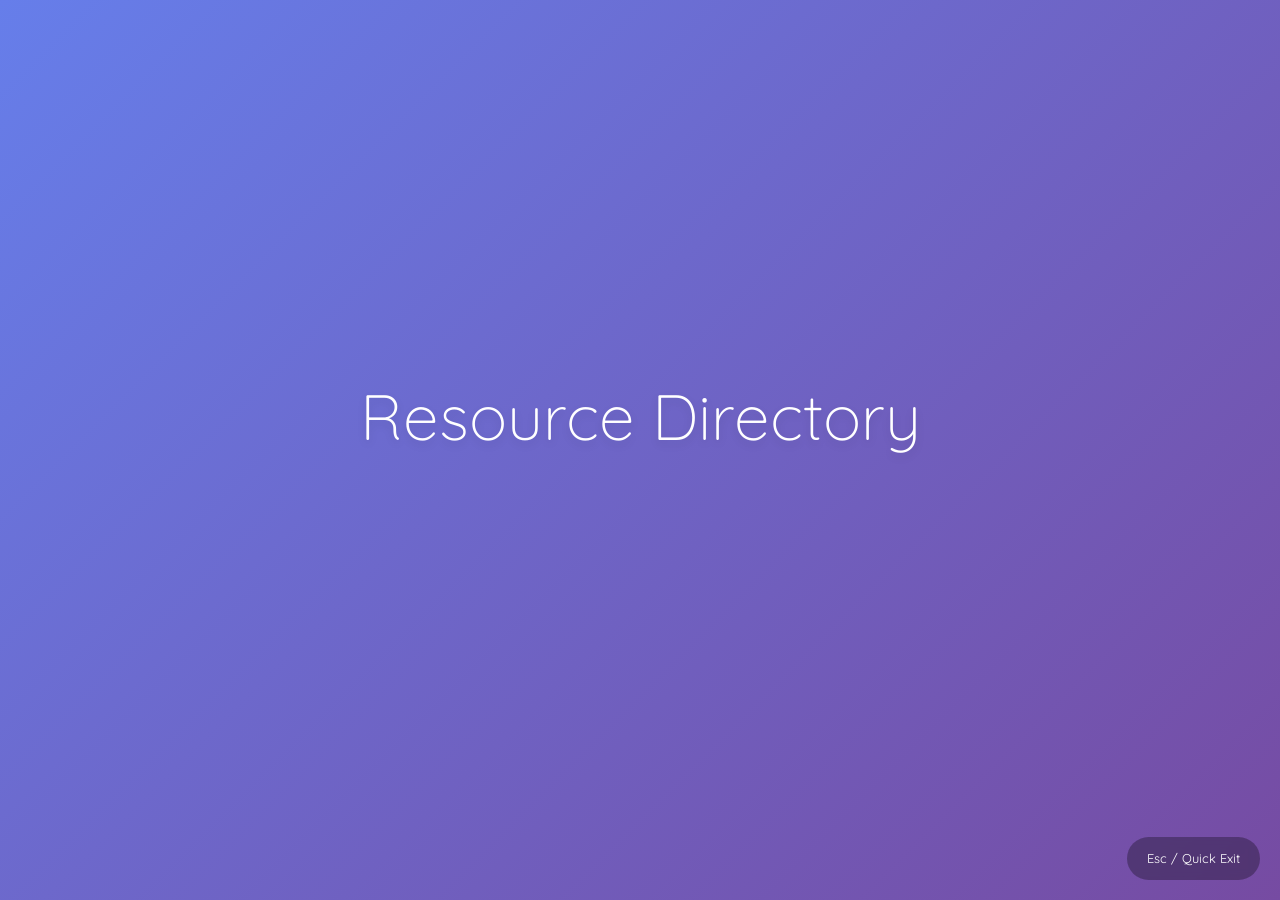
==== resources/index.html @ 8ddfbb7e "added layer 2 folders" ====
<!DOCTYPE html>
<html lang="en">
<head>
    <meta charset="UTF-8">
    <meta name="viewport" content="width=device-width, initial-scale=1.0">
    <title>Resource Directory</title>
    <script src="https://code.jquery.com/jquery-3.7.1.min.js"></script>
    <link href="https://fonts.googleapis.com/css2?family=Quicksand:wght@300;400;600;700&display=swap" rel="stylesheet">

    <style>
        /*
           AESTHETIC: ADDYSAFE REPLICA
           Fixed Gradient Mesh + Minimalist Text Overlay
        */
        :root {
            --text-white: #ffffff;
            --text-dark: #2d1b38; /* Deep purple-black for contrast */
            --glass-panel: rgba(255, 255, 255, 0.95);
            --accent-pink: #ff6b9d;
            --accent-blue: #4d94ff;
        }

        * { box-sizing: border-box; }

        body {
            font-family: 'Quicksand', sans-serif;
            margin: 0;
            padding: 0;
            color: var(--text-white);
            line-height: 1.8;
            font-weight: 400;
        }

        /*
           THE BACKGROUND
           Matches Image 1: Smooth Purple/Pink/Blue blurred gradient
           Fixed position so it stays while you scroll.
        */
       .gradient-bg {
            position: fixed;
            top: 0;
            left: 0;
            width: 100%;
            height: 100%;
            z-index: -1;
            background: linear-gradient(135deg, #667eea 0%, #764ba2 50%, #ff9a9e 100%);
            background-size: 200% 200%;
            animation: gradientMove 15s ease infinite;
        }

        @keyframes gradientMove {
            0% { background-position: 0% 50%; }
            50% { background-position: 100% 50%; }
            100% { background-position: 0% 50%; }
        }

        /* LAYOUT */
       .container {
            max-width: 800px;
            margin: 0 auto;
            padding: 0 20px;
            position: relative;
            z-index: 1;
        }

        /* HERO SECTION (Matches Image 1 typography) */
       .hero {
            min-height: 90vh; /* Full screen feel */
            display: flex;
            flex-direction: column;
            justify-content: center;
            text-align: center;
            padding: 100px 0;
        }

        h1 {
            font-size: clamp(2.5rem, 5vw, 4.5rem);
            font-weight: 300; /* Thin, elegant font */
            margin-bottom: 20px;
            text-shadow: 0 4px 10px rgba(0,0,0,0.1);
        }

       .subtitle {
            font-size: 1.4rem;
            font-weight: 600;
            opacity: 0.9;
            max-width: 600px;
            margin: 0 auto 40px;
        }

       .hero-note {
            font-size: 1.1rem;
            opacity: 0.8;
            max-width: 500px;
            margin: 0 auto;
        }

        /* SECTION SEPARATORS (Matches "—— Note ——" style) */
       .section-header {
            display: flex;
            align-items: center;
            justify-content: center;
            margin: 60px 0 40px;
            color: var(--text-dark);
            text-transform: uppercase;
            letter-spacing: 2px;
            font-weight: 700;
            font-size: 1rem;
        }
       .section-header::before,.section-header::after {
            content: "";
            height: 1px;
            width: 50px;
            background: var(--text-dark);
            margin: 0 20px;
            opacity: 0.3;
        }

        /* WHITE CONTENT PANEL (Matches Image 2) */
       .content-panel {
            background: var(--glass-panel);
            color: var(--text-dark);
            padding: 60px 40px;
            border-radius: 4px; /* Slight rounding, mostly square */
            box-shadow: 0 20px 40px rgba(0,0,0,0.1);
            margin-bottom: 100px;
        }

        /* ACCORDION (Clean text style) */
       .accordion-item {
            border-bottom: 1px solid rgba(0,0,0,0.05);
            padding: 20px 0;
        }
       .accordion-header {
            cursor: pointer;
            font-weight: 700;
            font-size: 1.2rem;
            display: flex;
            justify-content: space-between;
            align-items: center;
        }
       .accordion-header:hover { color: var(--accent-pink); }
       .accordion-body {
            display: none;
            padding-top: 15px;
            font-size: 1.05rem;
            color: #555;
        }

        /* STATS (Minimalist) */
       .stats-row {
            display: flex;
            justify-content: space-around;
            text-align: center;
            margin: 40px 0;
            flex-wrap: wrap;
            gap: 20px;
        }
       .stat-item strong {
            display: block;
            font-size: 3rem;
            color: var(--accent-blue);
            line-height: 1;
            margin-bottom: 5px;
        }

        /* LANGUAGE TABLE */
       .lang-table {
            width: 100%;
            border-collapse: collapse;
            margin-top: 30px;
        }
       .lang-table td {
            padding: 15px;
            border-bottom: 1px solid #eee;
        }
       .lang-bad { color: #aaa; text-decoration: line-through; }
       .lang-good { color: var(--text-dark); font-weight: 700; }

        /* PRODUCT LIST (Matches Image 2 "Supplements" list) */
       .product-list {
            list-style: none;
            padding: 0;
        }
       .product-item {
            margin-bottom: 30px;
            padding-left: 20px;
            border-left: 3px solid var(--accent-pink);
        }
       .product-title {
            font-weight: 700;
            font-size: 1.1rem;
            display: block;
            margin-bottom: 5px;
        }
       .product-desc {
            font-size: 0.95rem;
            color: #666;
            margin-bottom: 10px;
            display: block;
        }
       .product-link {
            display: inline-block;
            font-size: 0.85rem;
            text-transform: uppercase;
            letter-spacing: 1px;
            color: var(--accent-blue);
            text-decoration: none;
            font-weight: 700;
            border-bottom: 1px solid transparent;
        }
       .product-link:hover { border-bottom-color: var(--accent-blue); }

        /* SAFE EXIT BUTTON */
       .safe-exit {
            position: fixed;
            bottom: 20px;
            right: 20px;
            background: rgba(0,0,0,0.3);
            color: white;
            padding: 10px 20px;
            border-radius: 30px;
            text-decoration: none;
            backdrop-filter: blur(5px);
            font-size: 0.8rem;
            z-index: 100;
            transition: background 0.2s;
        }
       .safe-exit:hover { background: rgba(0,0,0,0.6); }

        /* FOOTER */
        footer {
            text-align: center;
            padding: 50px 0;
            font-size: 0.9rem;
            opacity: 0.7;
        }
    </style>
</head>
<body>

    <div class="gradient-bg"></div>
    <a href="https://weather.com" class="safe-exit">Esc / Quick Exit</a>

    <div class="container">
        <header class="hero">
            <h1>Resource Directory</h1>
        </header>
    </div>

</body>
</html>
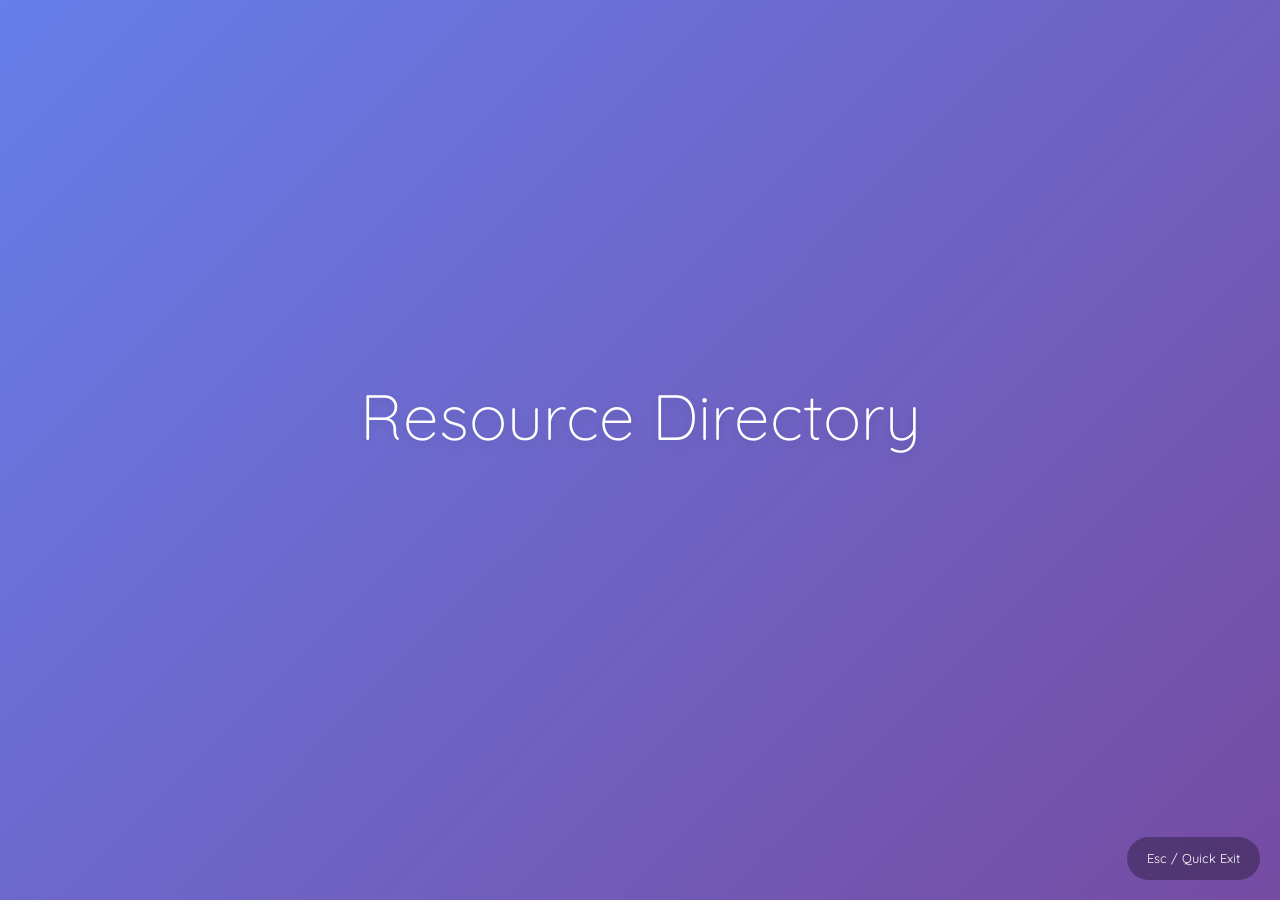
==== commit ac807af4: "update head meta: split SEO and OG tags across all pages" ====
--- a/resources/index.html
+++ b/resources/index.html
@@ -3,7 +3,12 @@
 <head>
     <meta charset="UTF-8">
     <meta name="viewport" content="width=device-width, initial-scale=1.0">
-    <title>Resource Directory</title>
+    <title>Our Day One | HSV Support & Resources</title>
+    <meta name="description" content="A calm, honest guide for the first 24 hours after an HSV diagnosis. Learn the facts about transmission, treatment, and moving forward.">
+    <meta property="og:title" content="Day 1 — You're Going to Be Okay">
+    <meta property="og:description" content="A calm, honest guide for navigating your first 24 hours. Take a breath, read this, and plan your next steps.">
+    <meta property="og:type" content="website">
+    <meta property="og:url" content="https://ourday.one/">
     <script src="https://code.jquery.com/jquery-3.7.1.min.js"></script>
     <link href="https://fonts.googleapis.com/css2?family=Quicksand:wght@300;400;600;700&display=swap" rel="stylesheet">
 
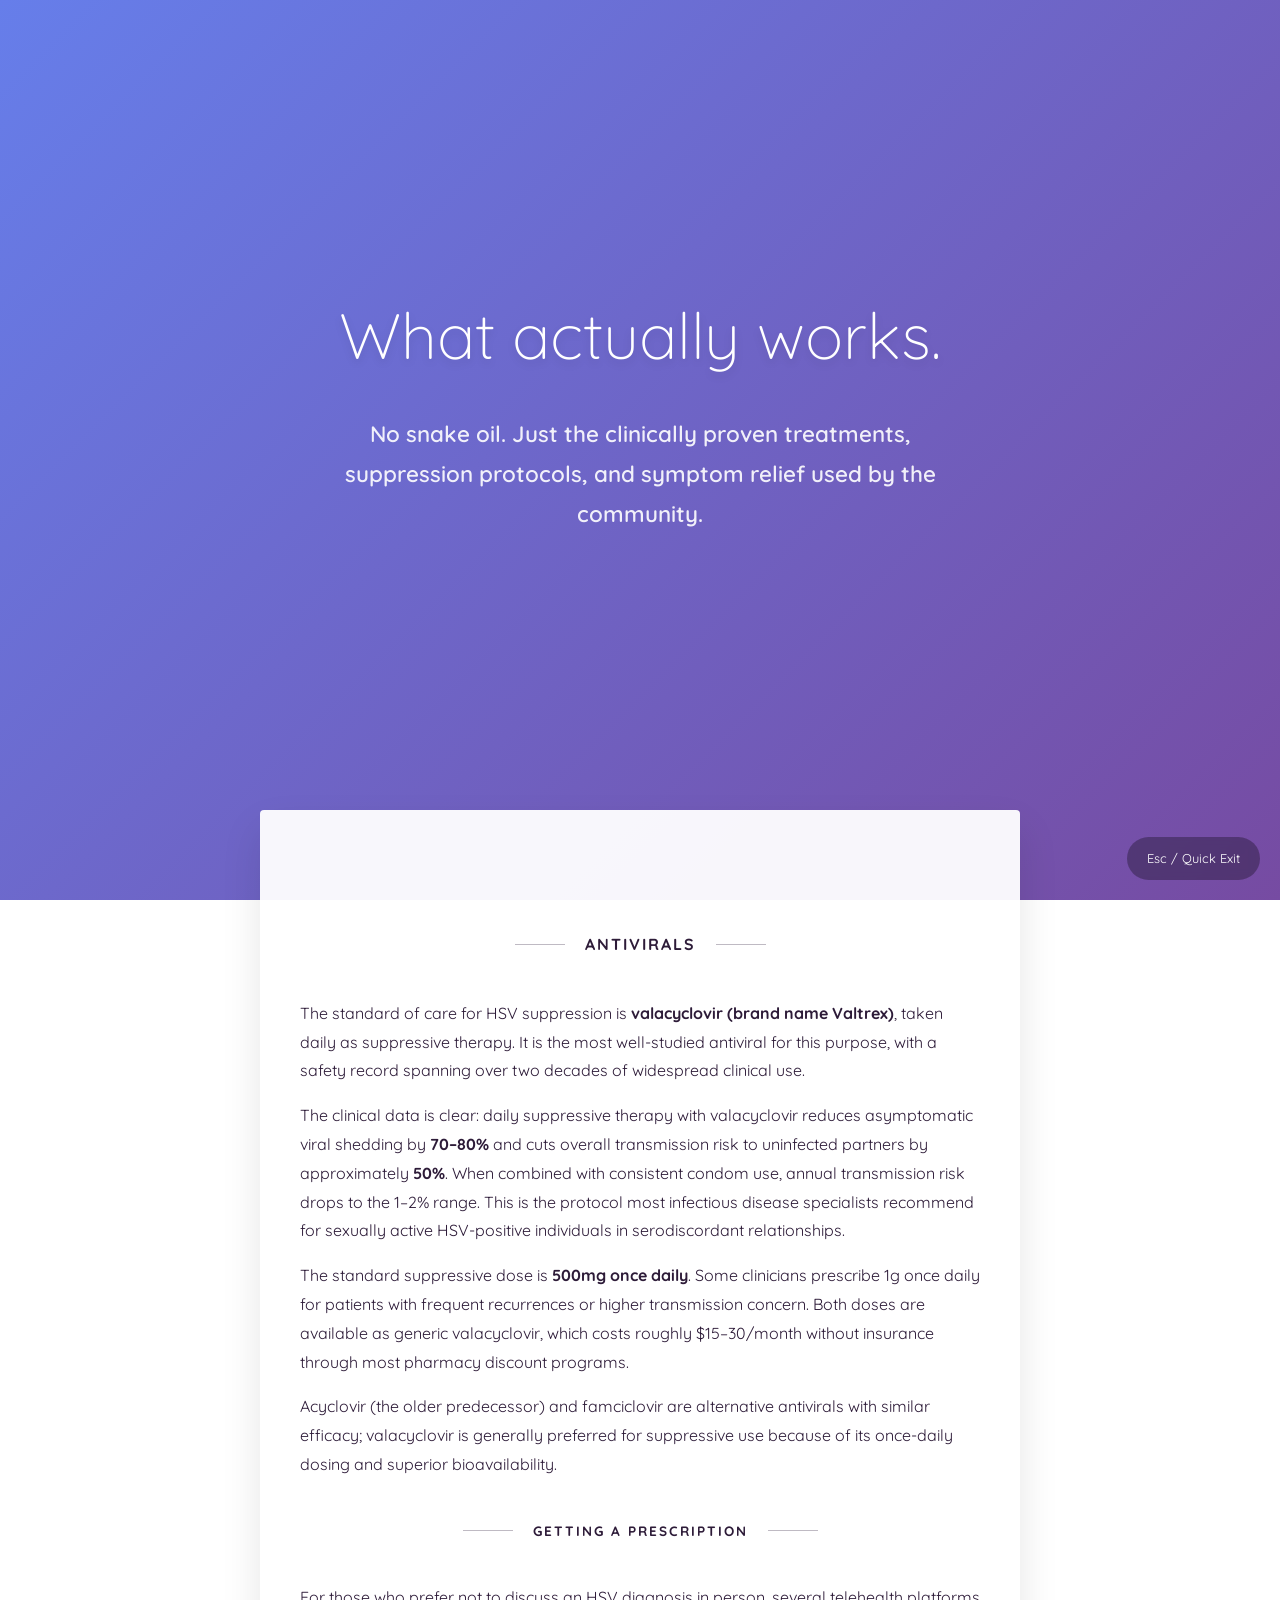
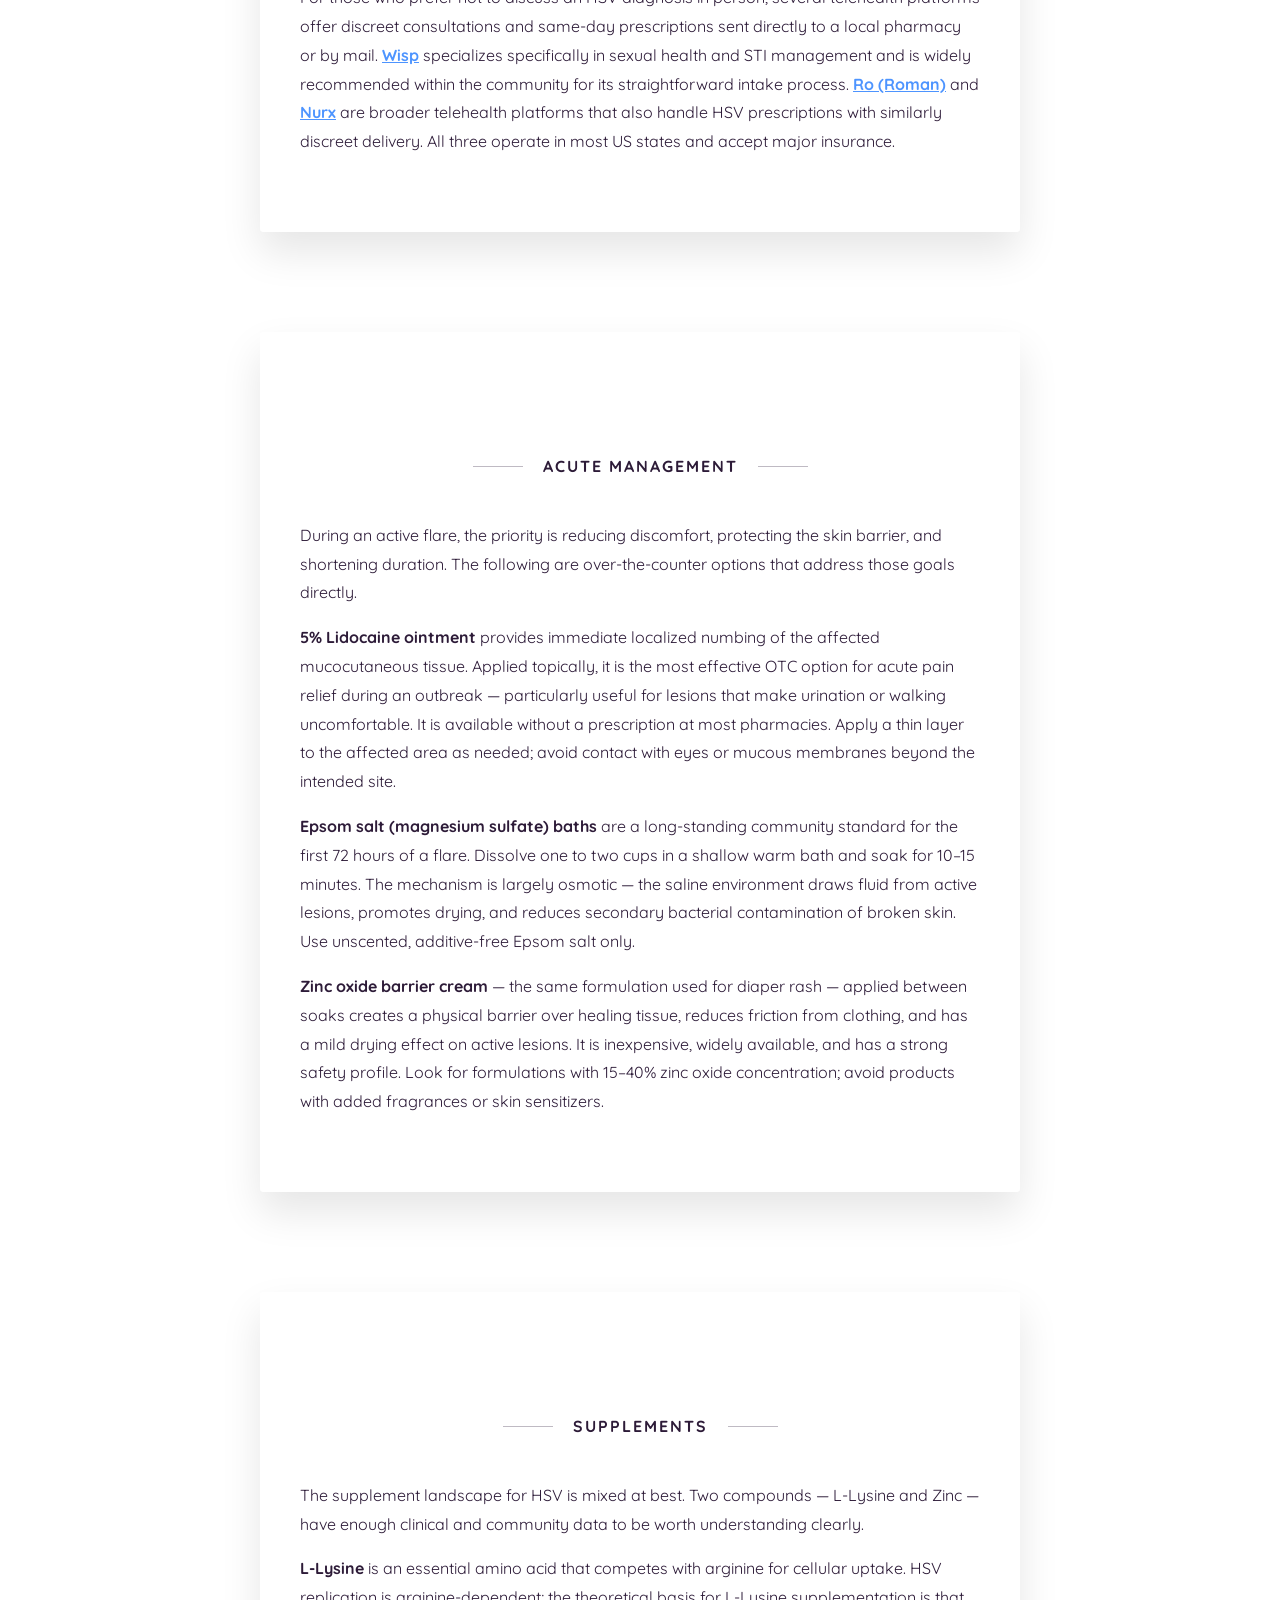
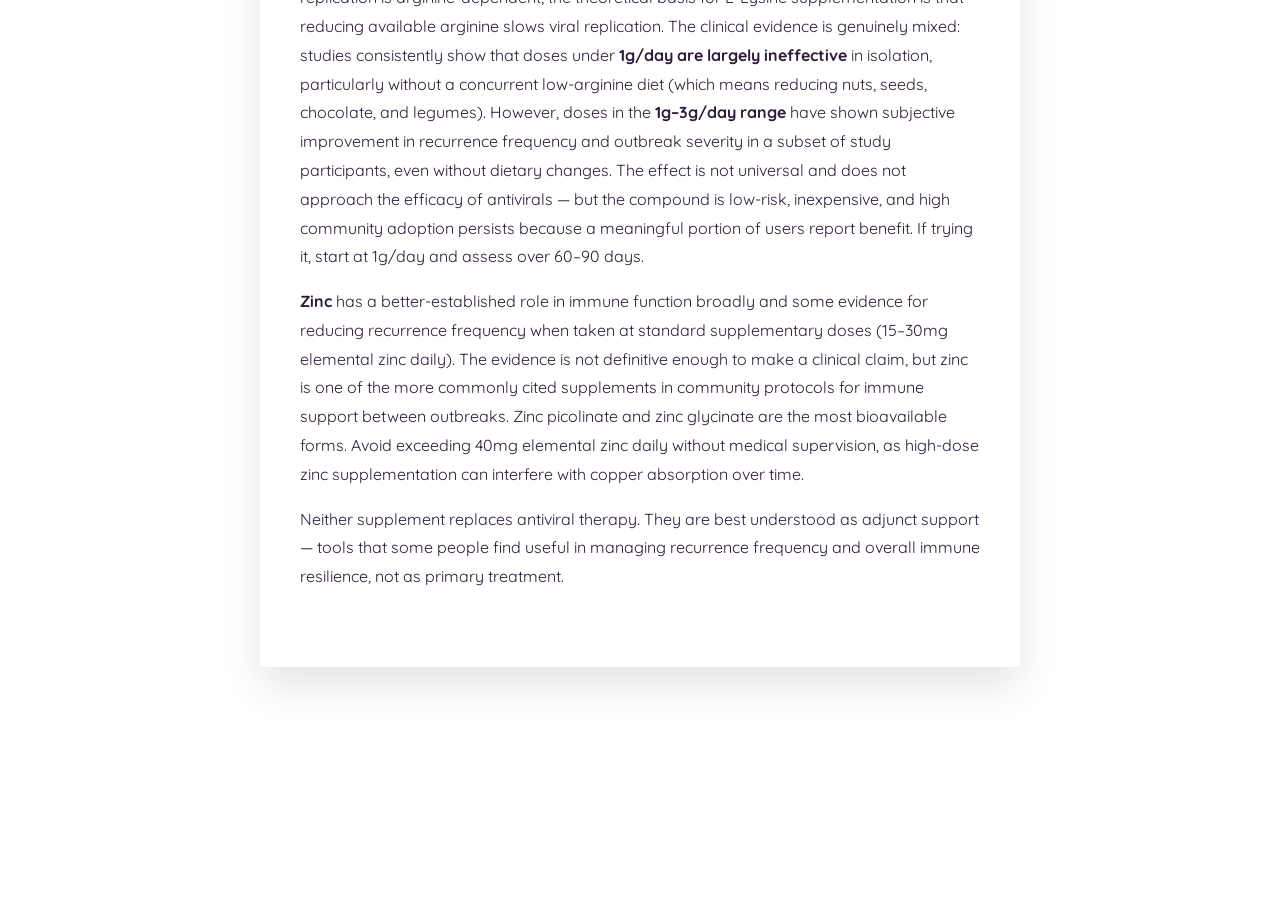
==== commit 788d22d7: "rebuild resources page as editorial medical guide" ====
--- a/resources/index.html
+++ b/resources/index.html
@@ -248,9 +248,60 @@
     <a href="https://weather.com" class="safe-exit">Esc / Quick Exit</a>
 
     <div class="container">
+
+        <!-- HERO -->
         <header class="hero">
-            <h1>Resource Directory</h1>
+            <h1>What actually works.</h1>
+            <p class="subtitle">No snake oil. Just the clinically proven treatments, suppression protocols, and symptom relief used by the community.</p>
         </header>
+
+        <!-- ANTIVIRALS -->
+        <div class="content-panel">
+            <div class="section-header">Antivirals</div>
+
+            <p>The standard of care for HSV suppression is <strong>valacyclovir (brand name Valtrex)</strong>, taken daily as suppressive therapy. It is the most well-studied antiviral for this purpose, with a safety record spanning over two decades of widespread clinical use.</p>
+
+            <p>The clinical data is clear: daily suppressive therapy with valacyclovir reduces asymptomatic viral shedding by <strong>70–80%</strong> and cuts overall transmission risk to uninfected partners by approximately <strong>50%</strong>. When combined with consistent condom use, annual transmission risk drops to the 1–2% range. This is the protocol most infectious disease specialists recommend for sexually active HSV-positive individuals in serodiscordant relationships.</p>
+
+            <p>The standard suppressive dose is <strong>500mg once daily</strong>. Some clinicians prescribe 1g once daily for patients with frequent recurrences or higher transmission concern. Both doses are available as generic valacyclovir, which costs roughly $15–30/month without insurance through most pharmacy discount programs.</p>
+
+            <p>Acyclovir (the older predecessor) and famciclovir are alternative antivirals with similar efficacy; valacyclovir is generally preferred for suppressive use because of its once-daily dosing and superior bioavailability.</p>
+
+            <div class="section-header" style="margin-top: 40px; font-size: 0.85rem;">Getting a prescription</div>
+
+            <p>For those who prefer not to discuss an HSV diagnosis in person, several telehealth platforms offer discreet consultations and same-day prescriptions sent directly to a local pharmacy or by mail. <a href="https://hellowisp.com" target="_blank" rel="noopener" style="color: var(--accent-blue); font-weight: 700;">Wisp</a> specializes specifically in sexual health and STI management and is widely recommended within the community for its straightforward intake process. <a href="https://ro.co" target="_blank" rel="noopener" style="color: var(--accent-blue); font-weight: 700;">Ro (Roman)</a> and <a href="https://www.nurx.com" target="_blank" rel="noopener" style="color: var(--accent-blue); font-weight: 700;">Nurx</a> are broader telehealth platforms that also handle HSV prescriptions with similarly discreet delivery. All three operate in most US states and accept major insurance.</p>
+        </div>
+
+        <!-- ACUTE MANAGEMENT -->
+        <div class="content-panel">
+            <div class="section-header">Acute Management</div>
+
+            <p>During an active flare, the priority is reducing discomfort, protecting the skin barrier, and shortening duration. The following are over-the-counter options that address those goals directly.</p>
+
+            <p><strong>5% Lidocaine ointment</strong> provides immediate localized numbing of the affected mucocutaneous tissue. Applied topically, it is the most effective OTC option for acute pain relief during an outbreak — particularly useful for lesions that make urination or walking uncomfortable. It is available without a prescription at most pharmacies. Apply a thin layer to the affected area as needed; avoid contact with eyes or mucous membranes beyond the intended site.</p>
+
+            <p><strong>Epsom salt (magnesium sulfate) baths</strong> are a long-standing community standard for the first 72 hours of a flare. Dissolve one to two cups in a shallow warm bath and soak for 10–15 minutes. The mechanism is largely osmotic — the saline environment draws fluid from active lesions, promotes drying, and reduces secondary bacterial contamination of broken skin. Use unscented, additive-free Epsom salt only.</p>
+
+            <p><strong>Zinc oxide barrier cream</strong> — the same formulation used for diaper rash — applied between soaks creates a physical barrier over healing tissue, reduces friction from clothing, and has a mild drying effect on active lesions. It is inexpensive, widely available, and has a strong safety profile. Look for formulations with 15–40% zinc oxide concentration; avoid products with added fragrances or skin sensitizers.</p>
+        </div>
+
+        <!-- SUPPLEMENTS -->
+        <div class="content-panel">
+            <div class="section-header">Supplements</div>
+
+            <p>The supplement landscape for HSV is mixed at best. Two compounds — L-Lysine and Zinc — have enough clinical and community data to be worth understanding clearly.</p>
+
+            <p><strong>L-Lysine</strong> is an essential amino acid that competes with arginine for cellular uptake. HSV replication is arginine-dependent; the theoretical basis for L-Lysine supplementation is that reducing available arginine slows viral replication. The clinical evidence is genuinely mixed: studies consistently show that doses under <strong>1g/day are largely ineffective</strong> in isolation, particularly without a concurrent low-arginine diet (which means reducing nuts, seeds, chocolate, and legumes). However, doses in the <strong>1g–3g/day range</strong> have shown subjective improvement in recurrence frequency and outbreak severity in a subset of study participants, even without dietary changes. The effect is not universal and does not approach the efficacy of antivirals — but the compound is low-risk, inexpensive, and high community adoption persists because a meaningful portion of users report benefit. If trying it, start at 1g/day and assess over 60–90 days.</p>
+
+            <p><strong>Zinc</strong> has a better-established role in immune function broadly and some evidence for reducing recurrence frequency when taken at standard supplementary doses (15–30mg elemental zinc daily). The evidence is not definitive enough to make a clinical claim, but zinc is one of the more commonly cited supplements in community protocols for immune support between outbreaks. Zinc picolinate and zinc glycinate are the most bioavailable forms. Avoid exceeding 40mg elemental zinc daily without medical supervision, as high-dose zinc supplementation can interfere with copper absorption over time.</p>
+
+            <p>Neither supplement replaces antiviral therapy. They are best understood as adjunct support — tools that some people find useful in managing recurrence frequency and overall immune resilience, not as primary treatment.</p>
+        </div>
+
+        <footer>
+            <p>This is educational content, not medical advice. For diagnosis and treatment, consult a healthcare provider.</p>
+        </footer>
+
     </div>
 
 </body>
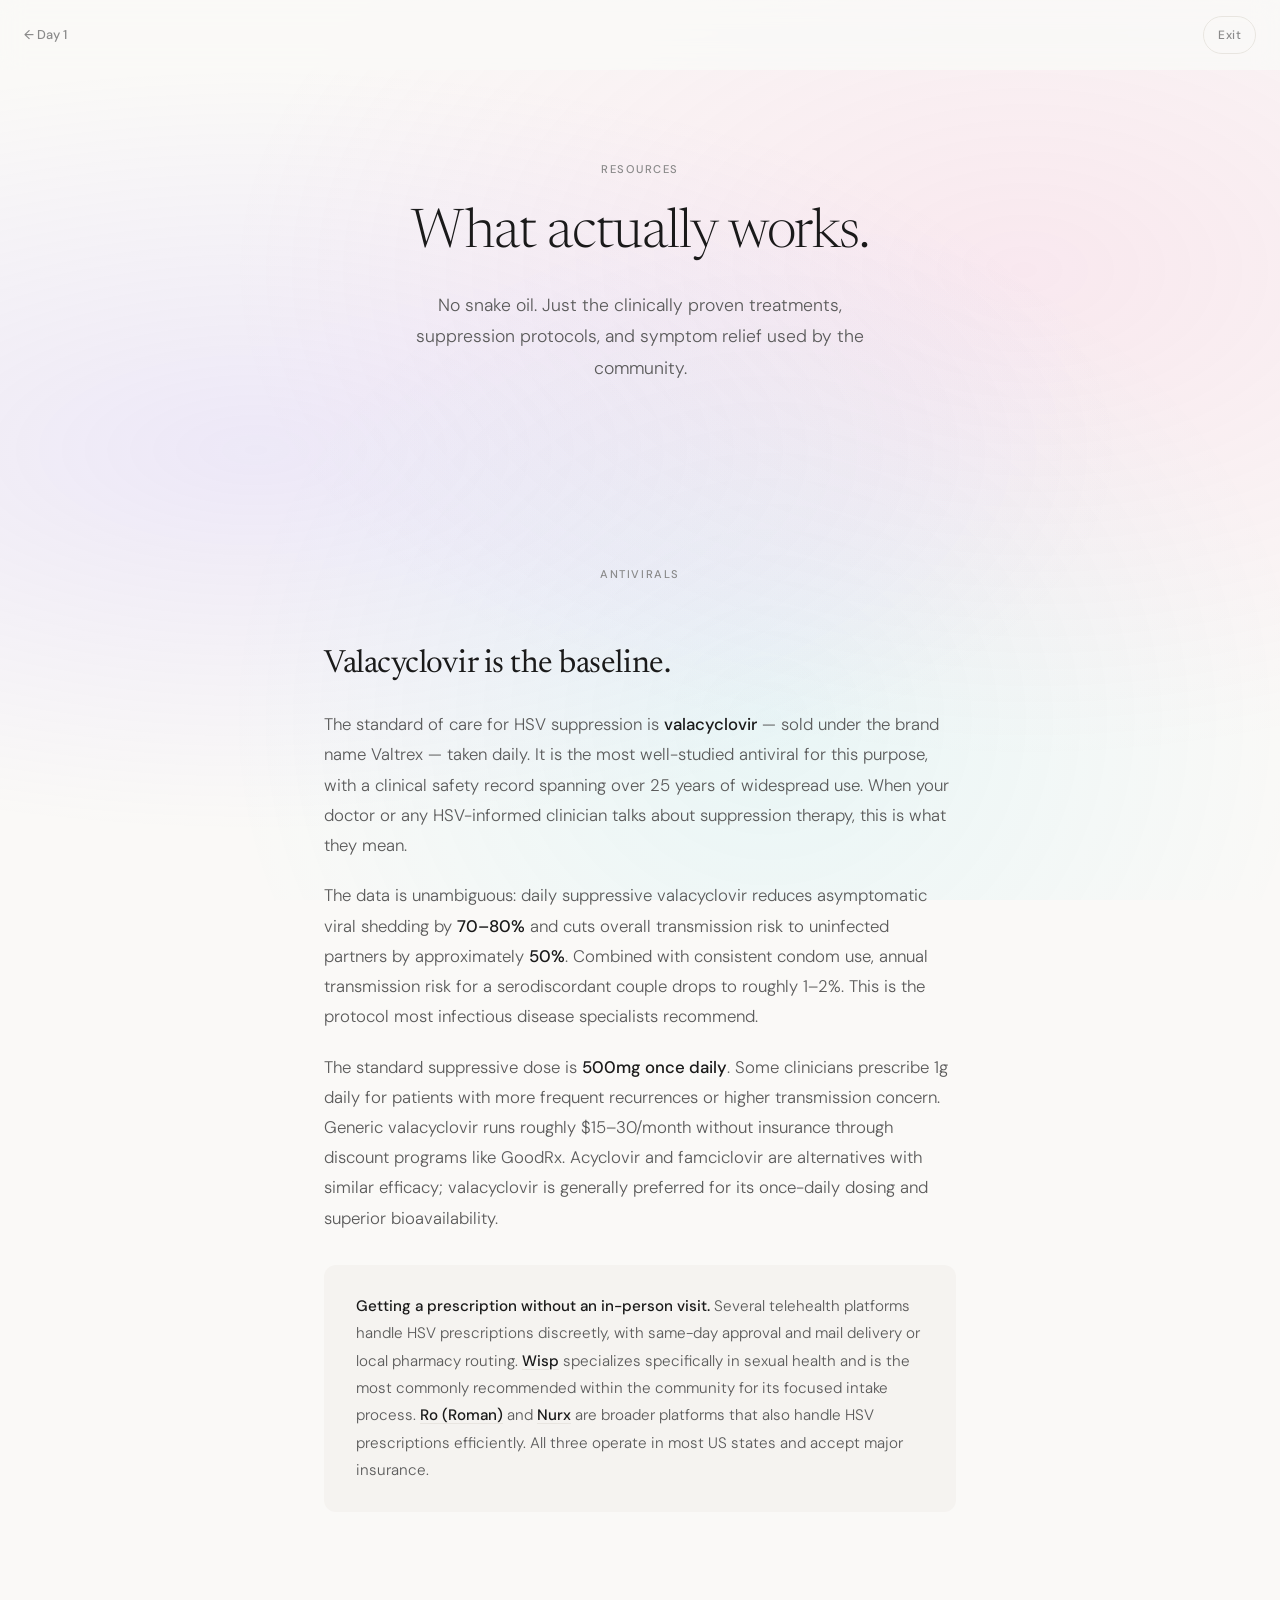
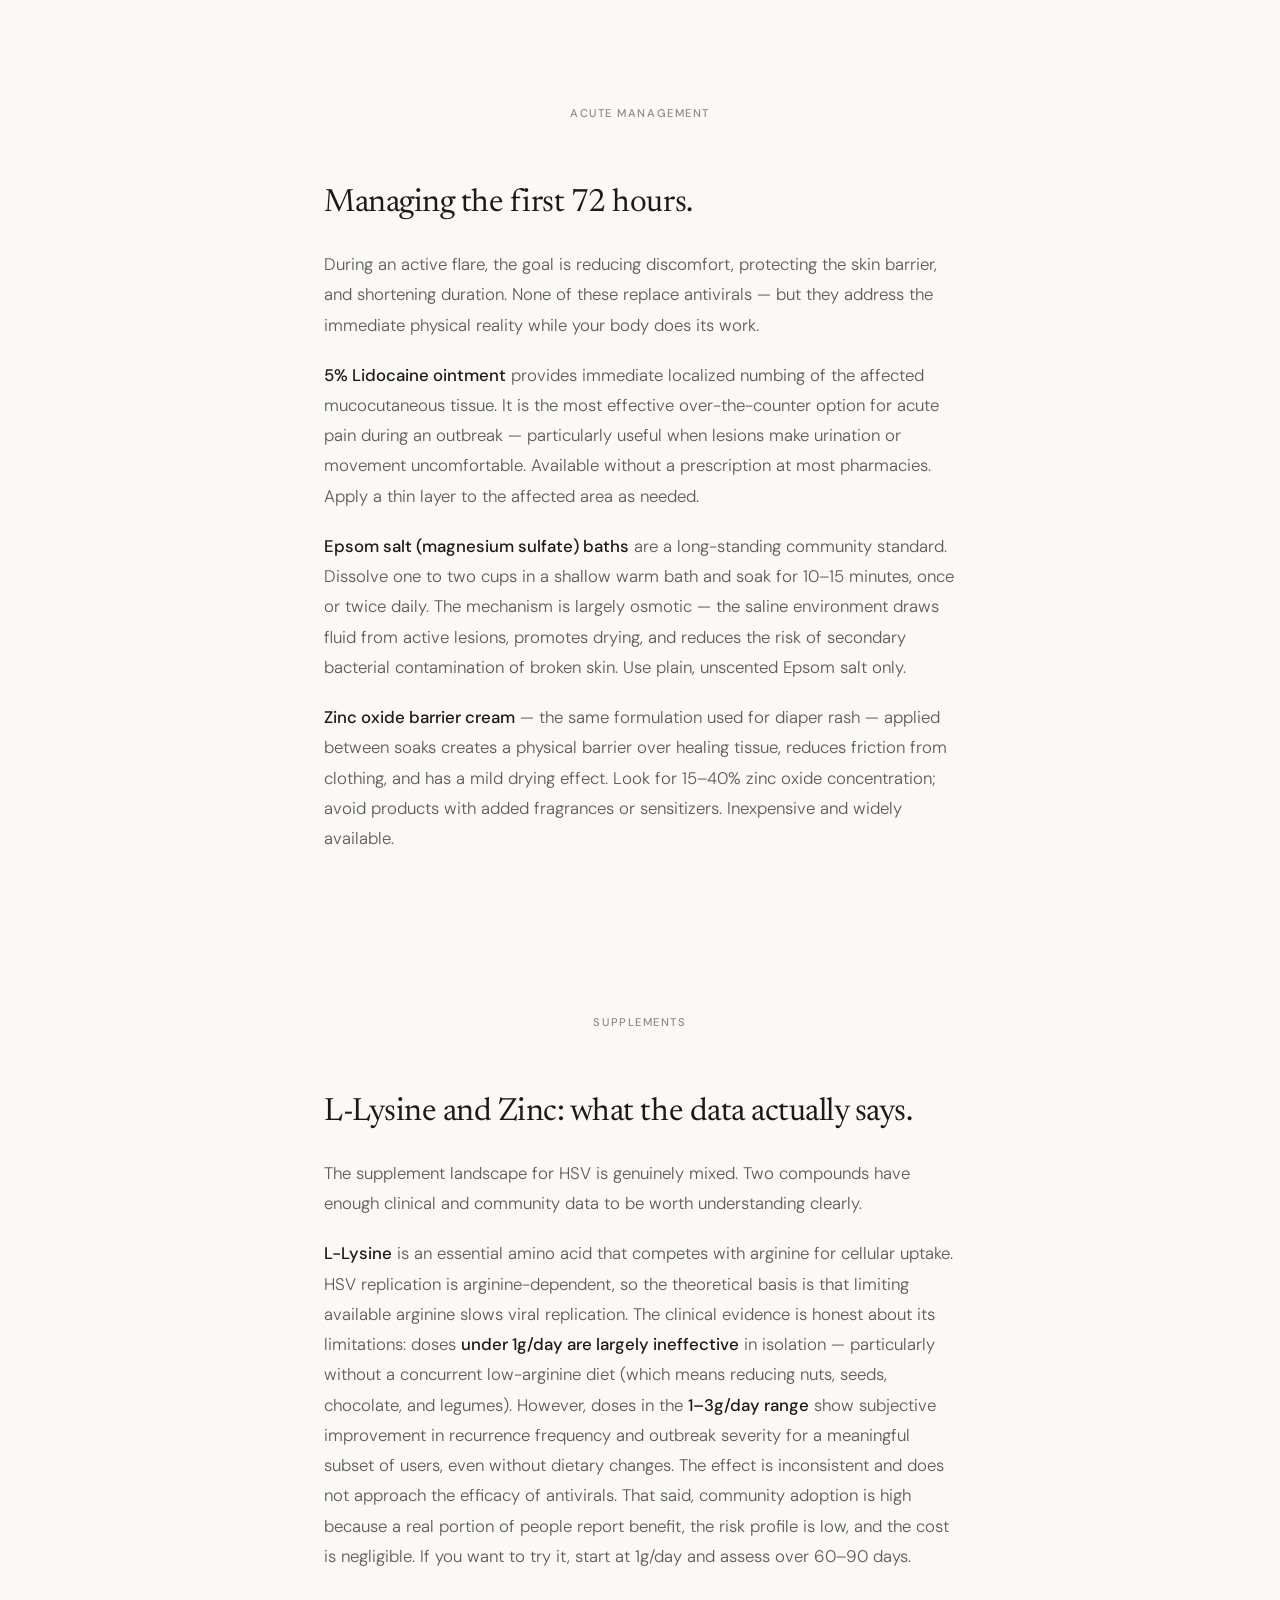
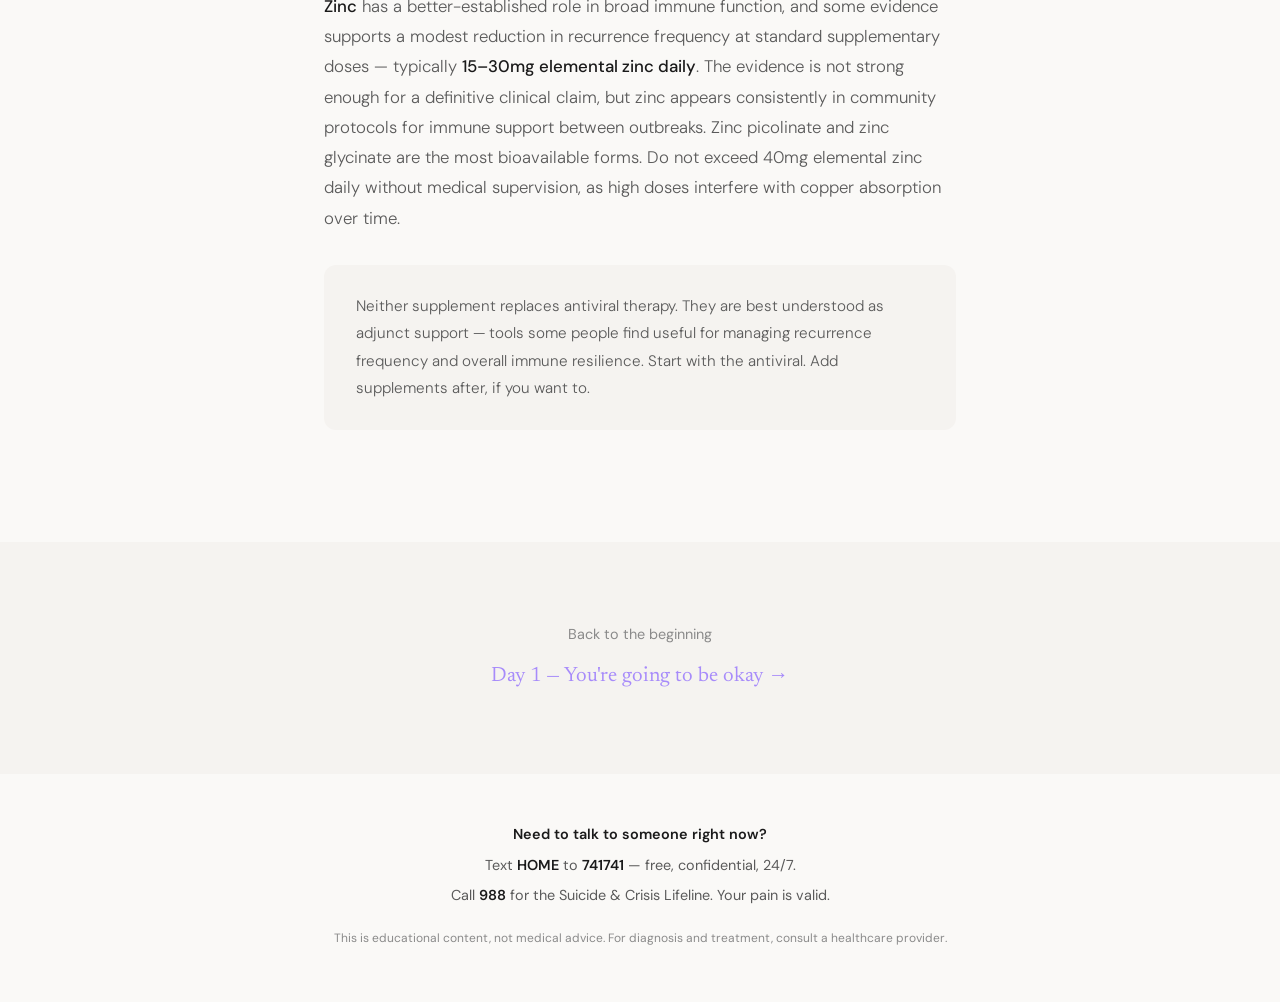
==== commit 170d5c83: "rebuild resources page to match site design system" ====
--- a/resources/index.html
+++ b/resources/index.html
@@ -9,300 +9,351 @@
     <meta property="og:description" content="A calm, honest guide for navigating your first 24 hours. Take a breath, read this, and plan your next steps.">
     <meta property="og:type" content="website">
     <meta property="og:url" content="https://ourday.one/">
-    <script src="https://code.jquery.com/jquery-3.7.1.min.js"></script>
-    <link href="https://fonts.googleapis.com/css2?family=Quicksand:wght@300;400;600;700&display=swap" rel="stylesheet">
+
+    <link rel="preconnect" href="https://fonts.googleapis.com">
+    <link rel="preconnect" href="https://fonts.gstatic.com" crossorigin>
+    <link href="https://fonts.googleapis.com/css2?family=Newsreader:ital,opsz,wght@0,6..72,300;0,6..72,400;0,6..72,500;1,6..72,300;1,6..72,400&family=DM+Sans:wght@300;400;500;600&display=swap" rel="stylesheet">
 
     <style>
-        /*
-           AESTHETIC: ADDYSAFE REPLICA
-           Fixed Gradient Mesh + Minimalist Text Overlay
-        */
         :root {
-            --text-white: #ffffff;
-            --text-dark: #2d1b38; /* Deep purple-black for contrast */
-            --glass-panel: rgba(255, 255, 255, 0.95);
-            --accent-pink: #ff6b9d;
-            --accent-blue: #4d94ff;
-        }
-
-        * { box-sizing: border-box; }
+            --font-display: 'Newsreader', Georgia, serif;
+            --font-body: 'DM Sans', -apple-system, sans-serif;
+            --purple: #a78bfa;
+            --pink: #f472b6;
+            --cyan: #22d3ee;
+            --pearl: #faf9f7;
+            --warm-white: #f5f3f0;
+            --text-primary: #1a1a1a;
+            --text-secondary: #5a5a5a;
+            --text-muted: #8a8a8a;
+            --border: #e8e5e0;
+            --ease-out: cubic-bezier(0.16, 1, 0.3, 1);
+        }
+
+        *, *::before, *::after { box-sizing: border-box; margin: 0; padding: 0; }
+        html { scroll-behavior: smooth; -webkit-text-size-adjust: 100%; }
 
         body {
-            font-family: 'Quicksand', sans-serif;
-            margin: 0;
-            padding: 0;
-            color: var(--text-white);
+            font-family: var(--font-body);
+            font-weight: 400;
+            color: var(--text-primary);
+            background: var(--pearl);
+            line-height: 1.7;
+            overflow-x: hidden;
+            -webkit-font-smoothing: antialiased;
+        }
+
+        body::before {
+            content: '';
+            position: fixed;
+            inset: 0;
+            z-index: -1;
+            background:
+                radial-gradient(ellipse at 20% 50%, rgba(167, 139, 250, 0.15) 0%, transparent 60%),
+                radial-gradient(ellipse at 80% 30%, rgba(244, 114, 182, 0.12) 0%, transparent 55%),
+                radial-gradient(ellipse at 60% 80%, rgba(34, 211, 238, 0.08) 0%, transparent 50%);
+            pointer-events: none;
+        }
+
+        /* SCROLL REVEAL */
+        .reveal {
+            opacity: 0;
+            transform: translateY(30px);
+            transition: opacity 1.6s var(--ease-out), transform 1.6s var(--ease-out);
+        }
+        .reveal.visible { opacity: 1; transform: translateY(0); }
+
+        /* NAV */
+        .top-nav {
+            position: fixed;
+            top: 0; left: 0; right: 0;
+            z-index: 100;
+            display: flex;
+            justify-content: space-between;
+            align-items: center;
+            padding: 16px 24px;
+            background: rgba(250, 249, 247, 0.85);
+            backdrop-filter: blur(12px);
+            -webkit-backdrop-filter: blur(12px);
+        }
+        .nav-back {
+            font-family: var(--font-body);
+            font-size: 0.8rem;
+            font-weight: 500;
+            color: var(--text-muted);
+            text-decoration: none;
+            transition: color 0.2s;
+        }
+        .nav-back:hover { color: var(--text-primary); }
+        .safe-exit {
+            font-family: var(--font-body);
+            font-size: 0.75rem;
+            font-weight: 500;
+            letter-spacing: 0.04em;
+            color: var(--text-muted);
+            text-decoration: none;
+            padding: 8px 14px;
+            border: 1px solid var(--border);
+            border-radius: 100px;
+            transition: all 0.3s ease;
+        }
+        .safe-exit:hover { color: var(--text-primary); border-color: var(--text-muted); }
+
+        /* HERO */
+        .hero {
+            padding: 160px 24px 100px;
+            text-align: center;
+            max-width: 680px;
+            margin: 0 auto;
+        }
+        .hero-label {
+            font-size: 0.7rem;
+            font-weight: 500;
+            letter-spacing: 0.14em;
+            text-transform: uppercase;
+            color: var(--text-muted);
+            margin-bottom: 24px;
+            opacity: 0;
+            animation: fadeUp 1.2s var(--ease-out) 0.2s forwards;
+        }
+        .hero h1 {
+            font-family: var(--font-display);
+            font-weight: 300;
+            font-size: clamp(2rem, 5vw, 3.4rem);
+            line-height: 1.15;
+            letter-spacing: -0.02em;
+            color: var(--text-primary);
+            margin-bottom: 24px;
+            opacity: 0;
+            animation: fadeUp 1.2s var(--ease-out) 0.4s forwards;
+        }
+        .hero-sub {
+            font-size: 1.1rem;
+            font-weight: 300;
+            color: var(--text-secondary);
             line-height: 1.8;
-            font-weight: 400;
-        }
-
-        /*
-           THE BACKGROUND
-           Matches Image 1: Smooth Purple/Pink/Blue blurred gradient
-           Fixed position so it stays while you scroll.
-        */
-       .gradient-bg {
-            position: fixed;
-            top: 0;
-            left: 0;
-            width: 100%;
-            height: 100%;
-            z-index: -1;
-            background: linear-gradient(135deg, #667eea 0%, #764ba2 50%, #ff9a9e 100%);
-            background-size: 200% 200%;
-            animation: gradientMove 15s ease infinite;
-        }
-
-        @keyframes gradientMove {
-            0% { background-position: 0% 50%; }
-            50% { background-position: 100% 50%; }
-            100% { background-position: 0% 50%; }
-        }
-
-        /* LAYOUT */
-       .container {
-            max-width: 800px;
-            margin: 0 auto;
-            padding: 0 20px;
-            position: relative;
-            z-index: 1;
-        }
-
-        /* HERO SECTION (Matches Image 1 typography) */
-       .hero {
-            min-height: 90vh; /* Full screen feel */
-            display: flex;
-            flex-direction: column;
-            justify-content: center;
-            text-align: center;
-            padding: 100px 0;
-        }
-
-        h1 {
-            font-size: clamp(2.5rem, 5vw, 4.5rem);
-            font-weight: 300; /* Thin, elegant font */
-            margin-bottom: 20px;
-            text-shadow: 0 4px 10px rgba(0,0,0,0.1);
-        }
-
-       .subtitle {
-            font-size: 1.4rem;
-            font-weight: 600;
-            opacity: 0.9;
-            max-width: 600px;
-            margin: 0 auto 40px;
-        }
-
-       .hero-note {
-            font-size: 1.1rem;
-            opacity: 0.8;
             max-width: 500px;
             margin: 0 auto;
-        }
-
-        /* SECTION SEPARATORS (Matches "—— Note ——" style) */
-       .section-header {
+            opacity: 0;
+            animation: fadeUp 1.2s var(--ease-out) 0.7s forwards;
+        }
+
+        @keyframes fadeUp {
+            from { opacity: 0; transform: translateY(20px); }
+            to { opacity: 1; transform: translateY(0); }
+        }
+
+        /* SECTIONS */
+        .section { padding: 80px 24px; max-width: 680px; margin: 0 auto; }
+        .section-full { padding: 80px 24px; }
+
+        /* SEPARATOR */
+        .sep {
             display: flex;
             align-items: center;
             justify-content: center;
-            margin: 60px 0 40px;
-            color: var(--text-dark);
+            gap: 16px;
+            margin-bottom: 60px;
+        }
+        .sep-label {
+            font-size: 0.7rem;
+            font-weight: 500;
+            letter-spacing: 0.14em;
             text-transform: uppercase;
-            letter-spacing: 2px;
-            font-weight: 700;
-            font-size: 1rem;
-        }
-       .section-header::before,.section-header::after {
-            content: "";
-            height: 1px;
-            width: 50px;
-            background: var(--text-dark);
-            margin: 0 20px;
-            opacity: 0.3;
-        }
-
-        /* WHITE CONTENT PANEL (Matches Image 2) */
-       .content-panel {
-            background: var(--glass-panel);
-            color: var(--text-dark);
-            padding: 60px 40px;
-            border-radius: 4px; /* Slight rounding, mostly square */
-            box-shadow: 0 20px 40px rgba(0,0,0,0.1);
-            margin-bottom: 100px;
-        }
-
-        /* ACCORDION (Clean text style) */
-       .accordion-item {
-            border-bottom: 1px solid rgba(0,0,0,0.05);
-            padding: 20px 0;
-        }
-       .accordion-header {
-            cursor: pointer;
-            font-weight: 700;
-            font-size: 1.2rem;
-            display: flex;
-            justify-content: space-between;
-            align-items: center;
-        }
-       .accordion-header:hover { color: var(--accent-pink); }
-       .accordion-body {
-            display: none;
-            padding-top: 15px;
+            color: var(--text-muted);
+        }
+
+        /* PROSE */
+        .prose h2 {
+            font-family: var(--font-display);
+            font-weight: 400;
+            font-size: clamp(1.5rem, 3vw, 2rem);
+            line-height: 1.3;
+            letter-spacing: -0.015em;
+            margin-bottom: 24px;
+            color: var(--text-primary);
+        }
+        .prose p {
             font-size: 1.05rem;
-            color: #555;
-        }
-
-        /* STATS (Minimalist) */
-       .stats-row {
-            display: flex;
-            justify-content: space-around;
+            font-weight: 300;
+            color: var(--text-secondary);
+            margin-bottom: 20px;
+            line-height: 1.8;
+        }
+        .prose p:last-child { margin-bottom: 0; }
+        .prose strong { font-weight: 500; color: var(--text-primary); }
+        .prose a {
+            color: var(--text-primary);
+            font-weight: 500;
+            text-decoration: underline;
+            text-decoration-color: var(--border);
+            text-underline-offset: 3px;
+            transition: text-decoration-color 0.2s;
+        }
+        .prose a:hover { text-decoration-color: var(--text-primary); }
+
+        /* CALLOUT */
+        .callout {
+            background: var(--warm-white);
+            border-radius: 12px;
+            padding: 28px 32px;
+            margin: 32px 0;
+        }
+        .callout p {
+            font-size: 0.95rem;
+            color: var(--text-secondary);
+            font-weight: 300;
+            line-height: 1.8;
+            margin-bottom: 10px;
+        }
+        .callout p:last-child { margin-bottom: 0; }
+        .callout strong { font-weight: 500; color: var(--text-primary); }
+        .callout a {
+            color: var(--text-primary);
+            font-weight: 500;
+            text-decoration: underline;
+            text-decoration-color: var(--border);
+            text-underline-offset: 3px;
+            transition: text-decoration-color 0.2s;
+        }
+        .callout a:hover { text-decoration-color: var(--text-primary); }
+
+        /* DIVIDER */
+        .divider {
+            border: none;
+            border-top: 1px solid var(--border);
+            margin: 48px 0;
+        }
+
+        /* NEXT GUIDE */
+        .next-guide {
             text-align: center;
-            margin: 40px 0;
-            flex-wrap: wrap;
-            gap: 20px;
-        }
-       .stat-item strong {
-            display: block;
-            font-size: 3rem;
-            color: var(--accent-blue);
-            line-height: 1;
-            margin-bottom: 5px;
-        }
-
-        /* LANGUAGE TABLE */
-       .lang-table {
-            width: 100%;
-            border-collapse: collapse;
-            margin-top: 30px;
-        }
-       .lang-table td {
-            padding: 15px;
-            border-bottom: 1px solid #eee;
-        }
-       .lang-bad { color: #aaa; text-decoration: line-through; }
-       .lang-good { color: var(--text-dark); font-weight: 700; }
-
-        /* PRODUCT LIST (Matches Image 2 "Supplements" list) */
-       .product-list {
-            list-style: none;
-            padding: 0;
-        }
-       .product-item {
-            margin-bottom: 30px;
-            padding-left: 20px;
-            border-left: 3px solid var(--accent-pink);
-        }
-       .product-title {
-            font-weight: 700;
-            font-size: 1.1rem;
-            display: block;
-            margin-bottom: 5px;
-        }
-       .product-desc {
-            font-size: 0.95rem;
-            color: #666;
-            margin-bottom: 10px;
-            display: block;
-        }
-       .product-link {
-            display: inline-block;
-            font-size: 0.85rem;
-            text-transform: uppercase;
-            letter-spacing: 1px;
-            color: var(--accent-blue);
+            padding: 80px 24px;
+            background: var(--warm-white);
+        }
+        .next-guide p { font-size: 0.9rem; color: var(--text-muted); margin-bottom: 12px; }
+        .next-guide a {
+            font-family: var(--font-display);
+            font-size: 1.3rem;
+            font-weight: 400;
+            color: var(--purple);
             text-decoration: none;
-            font-weight: 700;
-            border-bottom: 1px solid transparent;
-        }
-       .product-link:hover { border-bottom-color: var(--accent-blue); }
-
-        /* SAFE EXIT BUTTON */
-       .safe-exit {
-            position: fixed;
-            bottom: 20px;
-            right: 20px;
-            background: rgba(0,0,0,0.3);
-            color: white;
-            padding: 10px 20px;
-            border-radius: 30px;
-            text-decoration: none;
-            backdrop-filter: blur(5px);
-            font-size: 0.8rem;
-            z-index: 100;
-            transition: background 0.2s;
-        }
-       .safe-exit:hover { background: rgba(0,0,0,0.6); }
-
-        /* FOOTER */
-        footer {
-            text-align: center;
-            padding: 50px 0;
-            font-size: 0.9rem;
-            opacity: 0.7;
+            transition: color 0.2s;
+        }
+        .next-guide a:hover { color: var(--pink); }
+
+        /* CRISIS FOOTER */
+        .crisis-bar { text-align: center; padding: 48px 24px; }
+        .crisis-bar p { font-size: 0.9rem; color: var(--text-secondary); margin-bottom: 6px; }
+        .crisis-bar strong { font-weight: 600; color: var(--text-primary); }
+        .crisis-bar .disclaimer { font-size: 0.75rem; color: var(--text-muted); margin-top: 20px; }
+
+        @media (max-width: 600px) {
+            .section { padding: 60px 20px; }
+            .hero { padding: 140px 20px 72px; }
+            .callout { padding: 22px 20px; }
         }
     </style>
 </head>
 <body>
 
-    <div class="gradient-bg"></div>
-    <a href="https://weather.com" class="safe-exit">Esc / Quick Exit</a>
-
-    <div class="container">
-
-        <!-- HERO -->
-        <header class="hero">
-            <h1>What actually works.</h1>
-            <p class="subtitle">No snake oil. Just the clinically proven treatments, suppression protocols, and symptom relief used by the community.</p>
-        </header>
-
-        <!-- ANTIVIRALS -->
-        <div class="content-panel">
-            <div class="section-header">Antivirals</div>
-
-            <p>The standard of care for HSV suppression is <strong>valacyclovir (brand name Valtrex)</strong>, taken daily as suppressive therapy. It is the most well-studied antiviral for this purpose, with a safety record spanning over two decades of widespread clinical use.</p>
-
-            <p>The clinical data is clear: daily suppressive therapy with valacyclovir reduces asymptomatic viral shedding by <strong>70–80%</strong> and cuts overall transmission risk to uninfected partners by approximately <strong>50%</strong>. When combined with consistent condom use, annual transmission risk drops to the 1–2% range. This is the protocol most infectious disease specialists recommend for sexually active HSV-positive individuals in serodiscordant relationships.</p>
-
-            <p>The standard suppressive dose is <strong>500mg once daily</strong>. Some clinicians prescribe 1g once daily for patients with frequent recurrences or higher transmission concern. Both doses are available as generic valacyclovir, which costs roughly $15–30/month without insurance through most pharmacy discount programs.</p>
-
-            <p>Acyclovir (the older predecessor) and famciclovir are alternative antivirals with similar efficacy; valacyclovir is generally preferred for suppressive use because of its once-daily dosing and superior bioavailability.</p>
-
-            <div class="section-header" style="margin-top: 40px; font-size: 0.85rem;">Getting a prescription</div>
-
-            <p>For those who prefer not to discuss an HSV diagnosis in person, several telehealth platforms offer discreet consultations and same-day prescriptions sent directly to a local pharmacy or by mail. <a href="https://hellowisp.com" target="_blank" rel="noopener" style="color: var(--accent-blue); font-weight: 700;">Wisp</a> specializes specifically in sexual health and STI management and is widely recommended within the community for its straightforward intake process. <a href="https://ro.co" target="_blank" rel="noopener" style="color: var(--accent-blue); font-weight: 700;">Ro (Roman)</a> and <a href="https://www.nurx.com" target="_blank" rel="noopener" style="color: var(--accent-blue); font-weight: 700;">Nurx</a> are broader telehealth platforms that also handle HSV prescriptions with similarly discreet delivery. All three operate in most US states and accept major insurance.</p>
+    <nav class="top-nav">
+        <a href="/" class="nav-back">← Day 1</a>
+        <a href="https://weather.com" class="safe-exit">Exit</a>
+    </nav>
+
+    <header class="hero">
+        <div class="hero-label">Resources</div>
+        <h1>What actually works.</h1>
+        <p class="hero-sub">No snake oil. Just the clinically proven treatments, suppression protocols, and symptom relief used by the community.</p>
+    </header>
+
+    <!-- ANTIVIRALS -->
+    <section class="section prose">
+        <div class="sep reveal"><span class="sep-label">Antivirals</span></div>
+
+        <h2 class="reveal">Valacyclovir is the baseline.</h2>
+
+        <p class="reveal">
+            The standard of care for HSV suppression is <strong>valacyclovir</strong> — sold under the brand name Valtrex — taken daily. It is the most well-studied antiviral for this purpose, with a clinical safety record spanning over 25 years of widespread use. When your doctor or any HSV-informed clinician talks about suppression therapy, this is what they mean.
+        </p>
+        <p class="reveal">
+            The data is unambiguous: daily suppressive valacyclovir reduces asymptomatic viral shedding by <strong>70–80%</strong> and cuts overall transmission risk to uninfected partners by approximately <strong>50%</strong>. Combined with consistent condom use, annual transmission risk for a serodiscordant couple drops to roughly 1–2%. This is the protocol most infectious disease specialists recommend.
+        </p>
+        <p class="reveal">
+            The standard suppressive dose is <strong>500mg once daily</strong>. Some clinicians prescribe 1g daily for patients with more frequent recurrences or higher transmission concern. Generic valacyclovir runs roughly $15–30/month without insurance through discount programs like GoodRx. Acyclovir and famciclovir are alternatives with similar efficacy; valacyclovir is generally preferred for its once-daily dosing and superior bioavailability.
+        </p>
+
+        <div class="callout reveal">
+            <p><strong>Getting a prescription without an in-person visit.</strong> Several telehealth platforms handle HSV prescriptions discreetly, with same-day approval and mail delivery or local pharmacy routing. <a href="https://hellowisp.com" target="_blank" rel="noopener">Wisp</a> specializes specifically in sexual health and is the most commonly recommended within the community for its focused intake process. <a href="https://ro.co" target="_blank" rel="noopener">Ro (Roman)</a> and <a href="https://www.nurx.com" target="_blank" rel="noopener">Nurx</a> are broader platforms that also handle HSV prescriptions efficiently. All three operate in most US states and accept major insurance.</p>
         </div>
-
-        <!-- ACUTE MANAGEMENT -->
-        <div class="content-panel">
-            <div class="section-header">Acute Management</div>
-
-            <p>During an active flare, the priority is reducing discomfort, protecting the skin barrier, and shortening duration. The following are over-the-counter options that address those goals directly.</p>
-
-            <p><strong>5% Lidocaine ointment</strong> provides immediate localized numbing of the affected mucocutaneous tissue. Applied topically, it is the most effective OTC option for acute pain relief during an outbreak — particularly useful for lesions that make urination or walking uncomfortable. It is available without a prescription at most pharmacies. Apply a thin layer to the affected area as needed; avoid contact with eyes or mucous membranes beyond the intended site.</p>
-
-            <p><strong>Epsom salt (magnesium sulfate) baths</strong> are a long-standing community standard for the first 72 hours of a flare. Dissolve one to two cups in a shallow warm bath and soak for 10–15 minutes. The mechanism is largely osmotic — the saline environment draws fluid from active lesions, promotes drying, and reduces secondary bacterial contamination of broken skin. Use unscented, additive-free Epsom salt only.</p>
-
-            <p><strong>Zinc oxide barrier cream</strong> — the same formulation used for diaper rash — applied between soaks creates a physical barrier over healing tissue, reduces friction from clothing, and has a mild drying effect on active lesions. It is inexpensive, widely available, and has a strong safety profile. Look for formulations with 15–40% zinc oxide concentration; avoid products with added fragrances or skin sensitizers.</p>
+    </section>
+
+    <!-- ACUTE MANAGEMENT -->
+    <section class="section prose">
+        <div class="sep reveal"><span class="sep-label">Acute management</span></div>
+
+        <h2 class="reveal">Managing the first 72 hours.</h2>
+
+        <p class="reveal">
+            During an active flare, the goal is reducing discomfort, protecting the skin barrier, and shortening duration. None of these replace antivirals — but they address the immediate physical reality while your body does its work.
+        </p>
+        <p class="reveal">
+            <strong>5% Lidocaine ointment</strong> provides immediate localized numbing of the affected mucocutaneous tissue. It is the most effective over-the-counter option for acute pain during an outbreak — particularly useful when lesions make urination or movement uncomfortable. Available without a prescription at most pharmacies. Apply a thin layer to the affected area as needed.
+        </p>
+        <p class="reveal">
+            <strong>Epsom salt (magnesium sulfate) baths</strong> are a long-standing community standard. Dissolve one to two cups in a shallow warm bath and soak for 10–15 minutes, once or twice daily. The mechanism is largely osmotic — the saline environment draws fluid from active lesions, promotes drying, and reduces the risk of secondary bacterial contamination of broken skin. Use plain, unscented Epsom salt only.
+        </p>
+        <p class="reveal">
+            <strong>Zinc oxide barrier cream</strong> — the same formulation used for diaper rash — applied between soaks creates a physical barrier over healing tissue, reduces friction from clothing, and has a mild drying effect. Look for 15–40% zinc oxide concentration; avoid products with added fragrances or sensitizers. Inexpensive and widely available.
+        </p>
+    </section>
+
+    <!-- SUPPLEMENTS -->
+    <section class="section prose">
+        <div class="sep reveal"><span class="sep-label">Supplements</span></div>
+
+        <h2 class="reveal">L-Lysine and Zinc: what the data actually says.</h2>
+
+        <p class="reveal">
+            The supplement landscape for HSV is genuinely mixed. Two compounds have enough clinical and community data to be worth understanding clearly.
+        </p>
+        <p class="reveal">
+            <strong>L-Lysine</strong> is an essential amino acid that competes with arginine for cellular uptake. HSV replication is arginine-dependent, so the theoretical basis is that limiting available arginine slows viral replication. The clinical evidence is honest about its limitations: doses <strong>under 1g/day are largely ineffective</strong> in isolation — particularly without a concurrent low-arginine diet (which means reducing nuts, seeds, chocolate, and legumes). However, doses in the <strong>1–3g/day range</strong> show subjective improvement in recurrence frequency and outbreak severity for a meaningful subset of users, even without dietary changes. The effect is inconsistent and does not approach the efficacy of antivirals. That said, community adoption is high because a real portion of people report benefit, the risk profile is low, and the cost is negligible. If you want to try it, start at 1g/day and assess over 60–90 days.
+        </p>
+        <p class="reveal">
+            <strong>Zinc</strong> has a better-established role in broad immune function, and some evidence supports a modest reduction in recurrence frequency at standard supplementary doses — typically <strong>15–30mg elemental zinc daily</strong>. The evidence is not strong enough for a definitive clinical claim, but zinc appears consistently in community protocols for immune support between outbreaks. Zinc picolinate and zinc glycinate are the most bioavailable forms. Do not exceed 40mg elemental zinc daily without medical supervision, as high doses interfere with copper absorption over time.
+        </p>
+
+        <div class="callout reveal">
+            <p>Neither supplement replaces antiviral therapy. They are best understood as adjunct support — tools some people find useful for managing recurrence frequency and overall immune resilience. Start with the antiviral. Add supplements after, if you want to.</p>
         </div>
-
-        <!-- SUPPLEMENTS -->
-        <div class="content-panel">
-            <div class="section-header">Supplements</div>
-
-            <p>The supplement landscape for HSV is mixed at best. Two compounds — L-Lysine and Zinc — have enough clinical and community data to be worth understanding clearly.</p>
-
-            <p><strong>L-Lysine</strong> is an essential amino acid that competes with arginine for cellular uptake. HSV replication is arginine-dependent; the theoretical basis for L-Lysine supplementation is that reducing available arginine slows viral replication. The clinical evidence is genuinely mixed: studies consistently show that doses under <strong>1g/day are largely ineffective</strong> in isolation, particularly without a concurrent low-arginine diet (which means reducing nuts, seeds, chocolate, and legumes). However, doses in the <strong>1g–3g/day range</strong> have shown subjective improvement in recurrence frequency and outbreak severity in a subset of study participants, even without dietary changes. The effect is not universal and does not approach the efficacy of antivirals — but the compound is low-risk, inexpensive, and high community adoption persists because a meaningful portion of users report benefit. If trying it, start at 1g/day and assess over 60–90 days.</p>
-
-            <p><strong>Zinc</strong> has a better-established role in immune function broadly and some evidence for reducing recurrence frequency when taken at standard supplementary doses (15–30mg elemental zinc daily). The evidence is not definitive enough to make a clinical claim, but zinc is one of the more commonly cited supplements in community protocols for immune support between outbreaks. Zinc picolinate and zinc glycinate are the most bioavailable forms. Avoid exceeding 40mg elemental zinc daily without medical supervision, as high-dose zinc supplementation can interfere with copper absorption over time.</p>
-
-            <p>Neither supplement replaces antiviral therapy. They are best understood as adjunct support — tools that some people find useful in managing recurrence frequency and overall immune resilience, not as primary treatment.</p>
-        </div>
-
-        <footer>
-            <p>This is educational content, not medical advice. For diagnosis and treatment, consult a healthcare provider.</p>
-        </footer>
-
+    </section>
+
+    <div class="next-guide reveal">
+        <p>Back to the beginning</p>
+        <a href="/">Day 1 — You're going to be okay →</a>
     </div>
 
+    <footer class="crisis-bar">
+        <p><strong>Need to talk to someone right now?</strong></p>
+        <p>Text <strong>HOME</strong> to <strong>741741</strong> — free, confidential, 24/7.</p>
+        <p>Call <strong>988</strong> for the Suicide & Crisis Lifeline. Your pain is valid.</p>
+        <p class="disclaimer">This is educational content, not medical advice. For diagnosis and treatment, consult a healthcare provider.</p>
+    </footer>
+
+    <script>
+        const observer = new IntersectionObserver((entries) => {
+            entries.forEach(entry => {
+                if (entry.isIntersecting) entry.target.classList.add('visible');
+            });
+        }, { threshold: 0.1, rootMargin: '0px 0px -40px 0px' });
+
+        document.querySelectorAll('.reveal').forEach(el => observer.observe(el));
+
+        document.addEventListener('keyup', (e) => {
+            if (e.key === 'Escape') window.location.href = 'https://weather.com';
+        });
+    </script>
 </body>
 </html>
